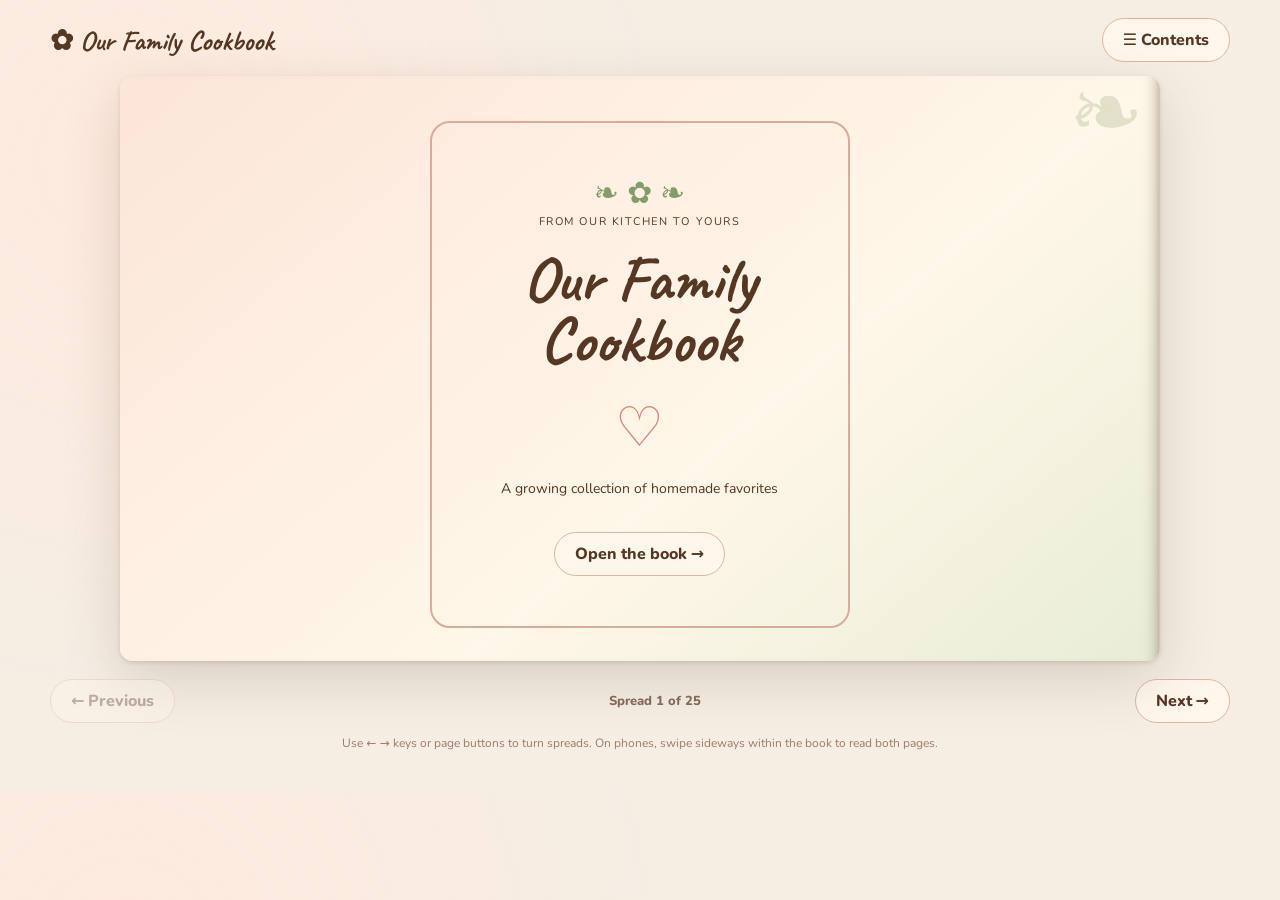
==== index.html @ 46a2b4b8 "Publish uploaded contents illustration and updated styles" ====
<!doctype html><html lang="en"><head><meta charset="utf-8"><meta name="viewport" content="width=device-width,initial-scale=1"><meta name="theme-color" content="#fff7eb"><title>Our Family Cookbook</title><link rel="stylesheet" href="styles.css?v=toc27"></head><body><main id="app"></main><script src="recipes.js?v=toc27"></script><script src="app.js?v=toc27"></script></body></html>
---- styles.css ----
@import url('https://fonts.googleapis.com/css2?family=Caveat:wght@500;600;700&family=Nunito:wght@400;600;700;800&display=swap');:root{--ink:#553724;--paper:#fff9ef}*{box-sizing:border-box}body{margin:0;background:radial-gradient(circle at 10% 20%,#ffeadf,transparent 40%),#f6eee3;color:var(--ink);font-family:Nunito,system-ui,sans-serif}button{font:inherit;cursor:pointer}button:focus-visible,a:focus-visible{outline:3px solid #b66756;outline-offset:3px}.reader{max-width:1250px;margin:0 auto;padding:15px 20px 35px}.reader-header{display:flex;justify-content:space-between;align-items:center;gap:12px;margin-bottom:14px;font-weight:800}.reader-header span{font:700 28px Caveat,cursive}.toc,.reader-controls button,.cover-open{border:1px solid #ddb7a1;background:#fff7ec;border-radius:30px;padding:10px 20px;color:var(--ink);font-weight:800}.book{display:flex;min-height:min(78vh,800px);background:#fff8ee;border-radius:13px;box-shadow:0 18px 55px #4b34252b,0 2px 4px #4b342526;overflow:hidden;perspective:1400px}.book-page{width:50%;min-height:min(78vh,800px);padding:clamp(18px,3vw,40px);position:relative;overflow-y:auto;max-height:82vh;background:#fffaf2;border-right:1px solid #d9c3ad}.book-page:nth-child(2){border-right:0;box-shadow:inset 14px 0 20px -20px #533a28}.book-page:nth-child(1){box-shadow:inset -14px 0 20px -20px #533a28}.book-page:before{content:'❧';position:absolute;top:-24px;right:15px;font-size:90px;color:#91a67545;pointer-events:none}.cover{display:grid;place-items:center;text-align:center;background:linear-gradient(140deg,#fce5d9,#fff7e9 60%,#e8edd6)}.cover-inner{border:2px solid #d7ad99;border-radius:20px;padding:clamp(18px,4vw,50px);width:100%;max-width:420px}.cover h1{font:700 clamp(44px,5vw,78px)/.95 Caveat,cursive;margin:20px 0}.cover-leaves{font-size:30px;color:#859b69}.cover-small{letter-spacing:.14em;text-transform:uppercase;font-size:11px}.cover-ornament{font-size:55px;color:#d9887c}.cover p{font-size:14px}.cover-open{margin-top:20px}.folio{font:700 19px Caveat,cursive;color:#9a715d;text-align:right}.page-title{font:700 55px Caveat,cursive;background:#ffe3b4;display:inline-block;border-radius:40px;padding:0 30px;margin:5px 0 10px}.section{padding:13px 18px;margin:12px 0;border-radius:19px}.section h3{font:700 32px Caveat,cursive;margin:0 0 5px}.section ul{list-style:none;margin:0;padding:0}.section li+li{border-top:1px dashed #b98f7666}.recipe-jump{border:0;background:transparent;color:var(--ink);width:100%;padding:8px 0;text-align:left;display:flex;justify-content:space-between;gap:10px;font-size:14px;font-weight:800}.recipe-jump:hover{text-decoration:underline}.p0{background:#ffebe5}.p1{background:#edf2d9}.p2{background:#f4e5f3}.p3{background:#f5e8d7}.p4{background:#e4f1f2}.p5{background:#fceadf}.recipe-page{display:flex;flex-direction:column;align-items:center}.original-art{display:block;max-width:100%;height:auto;object-fit:contain}.recipe-placeholder{width:100%;flex:1;display:flex;flex-direction:column;align-items:center;justify-content:center;text-align:center;gap:20px}.recipe-placeholder h2{font:700 clamp(38px,5vw,58px)/1 Caveat,cursive;margin:0}.placeholder-note{border:2px dashed #d8b7a5;border-radius:24px;background:#fff4e9;padding:30px;max-width:380px}.placeholder-note span{display:block;font-size:35px;color:#d98e79}.placeholder-note strong{display:block;font:700 28px Caveat,cursive}.placeholder-note p{font-size:13px}.video{background:#ffe2dc;border-radius:30px;padding:10px 20px;margin:14px 0;text-decoration:none;color:var(--ink);font-weight:800}.page-number{margin-top:auto;color:#9a715d;font:600 22px Caveat,cursive}.reader-controls{display:flex;justify-content:space-between;align-items:center;gap:10px;margin:17px auto 0}.reader-controls span{font-size:13px;font-weight:800;color:#886b5b}.reader-controls button:disabled{opacity:.35;cursor:default}.reader-hint{text-align:center;color:#9d7b68;font-size:12px}.turning.forward .book-page{animation:pageForward .34s ease}.turning.backward .book-page{animation:pageBackward .34s ease}@keyframes pageForward{from{opacity:.4;transform:rotateY(-8deg) translateX(12px)}to{opacity:1;transform:none}}@keyframes pageBackward{from{opacity:.4;transform:rotateY(8deg) translateX(-12px)}to{opacity:1;transform:none}}@media(max-width:760px){.reader{padding:10px 10px 24px}.book{min-height:75vh}.book-page{width:100%;min-height:75vh;max-height:80vh;border:0;padding:22px}.book-page:nth-child(2){display:none}.page-title{font-size:48px}.reader-controls button{padding:10px 13px}.reader-hint{font-size:11px}}@media(prefers-reduced-motion:reduce){.turning .book-page{animation:none!important}}
/* Consistent 3:4 recipe artwork frame across desktop and mobile. */
.recipe-page .original-art{width:100%;height:auto;aspect-ratio:3/4;object-fit:contain;object-position:center;background:#fff9ef;flex-shrink:0;display:block;margin:10px auto;}
.recipe-page{align-items:stretch;}
@media(max-width:760px){.recipe-page .original-art{width:100%;aspect-ratio:3/4;}}

/* Fixed-size page canvas: never scroll inside a page. */
.reader{max-width:1900px;padding:10px 14px 24px}
.book{width:min(100%,calc((100dvh - 155px)*1.5));height:auto;aspect-ratio:3/2;min-height:0;margin:auto;overflow:hidden;position:relative;isolation:isolate}
.book-page{width:50%;height:100%;min-height:0;max-height:none;overflow:hidden;padding:clamp(8px,1.15vw,20px);flex-shrink:0}
.recipe-page{padding:0;display:flex;align-items:center;justify-content:center;background:#fff9ef}
.recipe-page .folio,.recipe-page .page-number{display:none}
.recipe-page .original-art{width:100%;height:100%;aspect-ratio:auto;object-fit:contain;margin:0}
.recipe-page .video{position:absolute;bottom:1%;right:3%;font-size:11px;padding:5px 10px;margin:0;box-shadow:0 2px 8px #0002}
.contents-page{display:flex;flex-direction:column;justify-content:flex-start}
.contents-page .page-title{font-size:clamp(24px,3vw,48px);margin:0 0 5px}
.contents-page .section{padding:clamp(5px,.7vw,12px) clamp(8px,1vw,16px);margin:clamp(3px,.5vw,9px) 0}
.contents-page .section h3{font-size:clamp(19px,2vw,30px)}
.contents-page .recipe-jump{font-size:clamp(9px,.85vw,14px);padding:clamp(2px,.3vw,6px) 0}
.book-page.flip-sheet{position:absolute;z-index:5;top:0;left:50%;width:50%;height:100%;transform-origin:left center;backface-visibility:hidden;pointer-events:none;animation:flipRight .7s ease-in-out both;box-shadow:-6px 0 20px #0002}
.book-page.flip-sheet.backward{left:0;transform-origin:right center;animation:flipLeft .7s ease-in-out both}
@keyframes flipRight{0%{transform:rotateY(0deg)}100%{transform:rotateY(-180deg)}}
@keyframes flipLeft{0%{transform:rotateY(0deg)}100%{transform:rotateY(180deg)}}
.turning.forward .book-page,.turning.backward .book-page{animation:none}
@media(max-width:760px){
.book{width:min(100%,calc((100dvh - 145px)*.75));aspect-ratio:3/4;min-height:0}
.book-page{width:100%;height:100%;min-height:0;max-height:none;padding:clamp(8px,3vw,18px)}
.recipe-page{padding:0}
.recipe-page .original-art{width:100%;height:100%;aspect-ratio:auto}
.book-page.flip-sheet{left:0;width:100%;transform-origin:left center}
.book-page.flip-sheet.backward{left:0;width:100%;transform-origin:right center}
.contents-page .recipe-jump{font-size:clamp(10px,2.5vw,14px)}
.contents-page .section h3{font-size:clamp(20px,5vw,30px)}
}
@media(prefers-reduced-motion:reduce){.book-page.flip-sheet{animation:none!important}}

/* Wide illustrated recipe pages: consistent 3:2 canvas, no inner scrolling. */
.book{width:min(100%,calc((100dvh - 150px)*3));aspect-ratio:3/1;height:auto;min-height:0}
.book-page{height:100%;min-height:0;max-height:none;overflow:hidden}
.recipe-page .original-art{width:100%;height:100%;object-fit:contain;aspect-ratio:auto;margin:0}
@media(max-width:760px){.book{width:min(100%,calc((100dvh - 145px)*1.5));aspect-ratio:3/2}.book-page{height:100%}}

/* Slightly taller book while retaining the current full spread width. */
@media(min-width:761px){.book{width:min(100%,calc((100dvh - 150px)*2.7));aspect-ratio:2.7/1}}
@media(max-width:760px){.book{width:min(100%,calc((100dvh - 145px)*1.35));aspect-ratio:1.35/1}}

/* Live comparison: optional larger recipe artwork, original files unchanged. */
.header-actions{display:flex;gap:8px;align-items:center;flex-wrap:wrap;justify-content:flex-end}
.book.zoomed .recipe-page{overflow:auto;align-items:flex-start;justify-content:flex-start}
.book.zoomed .recipe-page .original-art{width:112%;height:auto;max-width:none;max-height:none;flex-shrink:0;object-fit:contain;aspect-ratio:auto}
@media(max-width:760px){.reader-header{align-items:flex-start}.header-actions{gap:5px}.header-actions .toc{font-size:12px;padding:8px 10px}}

/* Taller book experiment: preserve width, increase page height by ~20%. */
@media(min-width:761px){.book{width:min(100%,calc((100dvh - 150px)*2.7));aspect-ratio:2.25/1}}
@media(max-width:760px){.book{width:min(100%,calc((100dvh - 145px)*1.35));aspect-ratio:1.12/1}}
/* Temporarily stretch artwork to fill the taller page; source PNGs are untouched. */
.recipe-page .original-art{width:100%;height:100%;max-width:none;object-fit:fill;aspect-ratio:auto}

/* Centered 16:9 full-spread cookbook, with room for forthcoming artwork. */
.reader{max-width:1240px;margin:0 auto;padding:18px 30px 28px}
.book{width:min(100%,1040px,calc((100dvh - 180px)*16/9));aspect-ratio:16/9;height:auto;min-height:0;margin:14px auto 18px;display:flex;overflow:hidden}
.book-page{width:100%;height:100%;flex:0 0 100%;min-height:0;max-height:none}
.book-page.flip-sheet,.book-page.flip-sheet.backward{left:0;width:100%;transform-origin:left center}
.cover,.contents-page{padding:clamp(20px,3.5vw,48px)}
.blank-spread{display:grid;grid-template-columns:1fr 1fr;position:relative;padding:0;background:#fff9ee;color:#76543c}
.blank-spread:before{content:"";position:absolute;left:50%;top:2%;height:96%;border-left:2px solid #d8c9b1;box-shadow:3px 0 8px #8d73552b;z-index:2}
.blank-left,.blank-right{display:flex;flex-direction:column;align-items:center;justify-content:center;text-align:center;padding:24px;background:radial-gradient(circle at 25% 15%,#fffdf5,#fff6e7)}
.blank-left h2{font-family:Caveat,cursive;font-size:clamp(30px,4vw,58px);margin:6px 0}
.blank-left p,.blank-right p{font-size:clamp(12px,1.5vw,19px);max-width:270px}
.blank-flower{font-size:48px;color:#b8a36e}.blank-decoration{font-family:Caveat,cursive;font-size:clamp(32px,5vw,72px);color:#b8a36e}
@media(max-width:760px){.reader{padding:12px 12px 24px}.book{width:min(100%,calc((100dvh - 160px)*16/9));aspect-ratio:16/9}.book-page{width:100%;height:100%;flex-basis:100%}.cover,.contents-page{padding:12px}.contents-page .section h3{font-size:clamp(13px,3vw,20px)}.contents-page .page-title{font-size:clamp(18px,4vw,28px)}.blank-left,.blank-right{padding:8px}.blank-left h2{font-size:clamp(18px,4vw,30px)}.blank-left p,.blank-right p{font-size:clamp(9px,2vw,13px)}.blank-flower{font-size:25px}}

/* Uploaded artwork fills one entire 16:9 book spread without distortion. */
.book-page.recipe-page.full-spread{padding:0;width:100%;height:100%;overflow:hidden;background:#fff9ef}
.recipe-page.full-spread .original-art{display:block;width:100%;height:100%;max-width:100%;object-fit:contain;margin:0}

/* Illustrated, open-book contents matching the recipe spreads. */
.book-page.illustrated-contents{display:grid;grid-template-columns:1fr 1fr;padding:0;background:#fff9ec;overflow:hidden}
.illustrated-contents:before{content:none}
.contents-leaf{position:relative;min-width:0;min-height:0;display:flex;flex-direction:column;padding:clamp(12px,2.5vw,34px);background:radial-gradient(ellipse at 25% 15%,#fffef5,#fff8e8 80%);overflow:hidden}
.contents-left{box-shadow:inset -12px 0 20px -18px #624a36}
.contents-right{box-shadow:inset 12px 0 20px -18px #624a36;border-left:2px solid #d9c7a9}
.contents-vine{font-size:clamp(13px,1.7vw,25px);color:#77965a;line-height:1.2}
.contents-right .contents-vine{text-align:right}
.contents-kicker{font:700 clamp(8px,.9vw,13px) Nunito,sans-serif;letter-spacing:.09em;text-transform:uppercase;margin-top:clamp(4px,.6vw,10px)}
.contents-heading{font:700 clamp(28px,4.7vw,64px)/.9 Caveat,cursive;color:#416d32;margin:clamp(5px,.8vw,14px) 0 0;transform:rotate(-2deg)}
.contents-heading span{color:#c64c39;font-size:.65em}
.contents-intro{font:600 italic clamp(9px,1.1vw,15px) Caveat,cursive;margin:clamp(3px,.5vw,8px) 0 clamp(5px,.7vw,12px);color:#7b5a41}
.contents-category{position:relative;background:#fce5dd88;border-radius:20px;padding:clamp(5px,.8vw,12px) clamp(8px,1.1vw,16px);margin:clamp(4px,.6vw,9px) 0;min-height:0}
.contents-category:nth-of-type(even){background:#eff2d588}
.contents-category h3{font:700 clamp(17px,2.4vw,33px)/1 Caveat,cursive;margin:0 0 clamp(2px,.3vw,5px);color:#69402c}
.contents-category h3 span{font-size:.6em;color:#b96a61}
.contents-category ul{padding:0;margin:0;list-style:none}
.contents-category .recipe-jump{font:700 clamp(9px,1.13vw,15px)/1.2 Caveat,cursive;padding:clamp(3px,.35vw,6px) 0;color:#583b2a}
.contents-category .recipe-jump span{color:#a76c4c}
.contents-soon{font:600 italic clamp(9px,.95vw,13px) Caveat,cursive;color:#9b8775}
.contents-corner{margin-top:auto;opacity:.8;font-size:clamp(15px,2.7vw,35px);line-height:1.2}
.contents-right .contents-corner{text-align:right}
.contents-note{font:700 clamp(15px,2.2vw,29px) Caveat,cursive;color:#8c6a47;text-align:center;margin:auto 0 0;transform:rotate(-3deg)}
.contents-note span{color:#bc7569}
.contents-count{position:absolute;bottom:12px;right:18px;font:700 15px Caveat,cursive;color:#997d64}
/* A hinged half-spread page turn: the leaf rotates at the center binding. */
.book{perspective:1800px;transform-style:preserve-3d}
.turn-overlay{position:absolute;inset:0;z-index:20;pointer-events:none;perspective:1800px;overflow:hidden}
.turn-half{position:absolute;top:0;bottom:0;width:50%;overflow:hidden}
.turn-half .book-page{position:absolute;top:0;left:0;width:200%;height:100%;max-height:none;min-height:0;border:0;box-shadow:none}
.turn-half .book-page:before{display:none}
.turn-forward .turn-static{left:0}
.turn-backward .turn-static{right:0}
.turn-backward .turn-static .book-page{left:-100%}
.turn-leaf{transform-style:preserve-3d;backface-visibility:visible}
.turn-forward .turn-leaf{right:0;transform-origin:left center;animation:turnLeafForward .9s cubic-bezier(.25,.65,.2,1) both}
.turn-backward .turn-leaf{left:0;transform-origin:right center;animation:turnLeafBackward .9s cubic-bezier(.25,.65,.2,1) both}
.turn-face{position:absolute;inset:0;overflow:hidden;backface-visibility:hidden;background:#fff9ef;box-shadow:0 0 24px #3b291b38}
.turn-face .book-page{width:200%}
.turn-forward .turn-front .book-page{left:-100%}
.turn-forward .turn-back .book-page{left:0}
.turn-backward .turn-front .book-page{left:0}
.turn-backward .turn-back .book-page{left:-100%}
.turn-back{transform:rotateY(180deg)}
@keyframes turnLeafForward{0%{transform:rotateY(0deg)}48%{transform:rotateY(-90deg)}100%{transform:rotateY(-180deg)}}
@keyframes turnLeafBackward{0%{transform:rotateY(0deg)}48%{transform:rotateY(90deg)}100%{transform:rotateY(180deg)}}
@media(max-width:760px){.contents-leaf{padding:8px}.contents-category{border-radius:8px;padding:3px 5px;margin:3px 0}.contents-heading{font-size:clamp(20px,5vw,32px)}.contents-category h3{font-size:clamp(12px,3vw,20px)}.contents-category .recipe-jump{font-size:clamp(8px,1.9vw,12px);padding:2px 0}.contents-note{font-size:clamp(11px,2.5vw,18px)}.contents-vine{font-size:13px}.contents-corner{font-size:15px}.contents-kicker{font-size:7px}.contents-intro{font-size:9px}}
@media(prefers-reduced-motion:reduce){.turn-overlay{display:none!important}}

/* Recipe-matched center binding: soft seam with three understated stitched loops. */
.illustrated-contents{position:relative;isolation:isolate}
.illustrated-contents:before{content:"";display:block!important;position:absolute;left:calc(50% - 9px);top:0;bottom:0;width:18px;z-index:8;pointer-events:none;background:linear-gradient(90deg,transparent 0%,#9b81601c 24%,#b4a18755 46%,#d6c4a46b 50%,#9b816025 72%,transparent 100%);font-size:0}
.illustrated-contents:after{content:"";position:absolute;left:calc(50% - 5px);top:0;bottom:0;width:10px;z-index:9;pointer-events:none;background:radial-gradient(ellipse 3px 12px at center 19%,transparent 53%,#a38c6b 60%,#a38c6b 70%,transparent 77%),radial-gradient(ellipse 3px 12px at center 50%,transparent 53%,#a38c6b 60%,#a38c6b 70%,transparent 77%),radial-gradient(ellipse 3px 12px at center 81%,transparent 53%,#a38c6b 60%,#a38c6b 70%,transparent 77%);opacity:.85}
.contents-right{border-left:0}
/* Avoid image warping during transitions: animate the full flat spread, never its halves. */
.turning.forward .book-page{animation:spreadForward .38s ease-out both}
.turning.backward .book-page{animation:spreadBackward .38s ease-out both}
@keyframes spreadForward{from{opacity:.15;transform:translateX(12px)}to{opacity:1;transform:translateX(0)}}
@keyframes spreadBackward{from{opacity:.15;transform:translateX(-12px)}to{opacity:1;transform:translateX(0)}}
@media(prefers-reduced-motion:reduce){.turning.forward .book-page,.turning.backward .book-page{animation:none!important}}

/* Clearly illustrated recipe-style contents: watercolor banners, food drawings, stitched binding. */
.illustrated-contents{border:9px solid #f8efdc;border-radius:18px;background:#fff9eb}
.contents-leaf{background:radial-gradient(circle at 15% 10%,#fffef8,#fff8e9 80%);padding:clamp(13px,2vw,28px)}
.contents-left{border-right:1px solid #cbb596}
.contents-heading{font-family:Caveat,cursive;font-size:clamp(38px,5.8vw,76px);color:#23622c;text-shadow:1px 1px 0 #d3e3b8}
.contents-intro{display:inline-block;align-self:flex-start;background:#f7d7d2;padding:4px 14px;border-radius:30px;font-size:clamp(12px,1.4vw,19px)}
.contents-category{display:grid;grid-template-columns:clamp(48px,8vw,110px) minmax(0,1fr);align-items:center;gap:clamp(6px,1vw,14px);background:transparent!important;border:2px dashed #d6a786;border-radius:22px;padding:clamp(7px,1vw,15px);margin:clamp(7px,1.1vw,15px) 0;flex-shrink:0}
.category-art{font-size:clamp(30px,5vw,68px);text-align:center;filter:drop-shadow(2px 4px 2px #8a63452a);line-height:1.1}
.category-copy{min-width:0}
.contents-category h3{display:table;background:#e5edc0;border-radius:35% 45% 40% 30%;padding:2px 12px;margin:0 0 6px;font-size:clamp(19px,2.7vw,37px);line-height:1.05}
.contents-category.p1 h3,.contents-category.p4 h3{background:#f8d2cc}
.contents-category.p2 h3,.contents-category.p5 h3{background:#ffe2a1}
.contents-category.p3 h3,.contents-category.p6 h3{background:#dce8f0}
.contents-category .recipe-jump{font-family:Caveat,cursive;font-size:clamp(13px,1.55vw,21px);padding:2px 0}
.contents-soon{font-size:clamp(11px,1.2vw,16px)}
.contents-vine{color:#5d8c49;font-size:clamp(16px,2vw,27px)}
.contents-right .contents-note{background:#fbe4c6;border-radius:60%;padding:8px;align-self:center}
.illustrated-contents:before{left:calc(50% - 13px);width:26px;background:linear-gradient(90deg,transparent,#ad997a50 38%,#e7d5b6 49%,#947c5b66 55%,transparent)!important}
.illustrated-contents:after{left:calc(50% - 6px);width:12px;background:radial-gradient(ellipse 4px 13px at center 19%,transparent 48%,#9a8364 55%,#9a8364 67%,transparent 75%),radial-gradient(ellipse 4px 13px at center 50%,transparent 48%,#9a8364 55%,#9a8364 67%,transparent 75%),radial-gradient(ellipse 4px 13px at center 81%,transparent 48%,#9a8364 55%,#9a8364 67%,transparent 75%)}
@media(max-width:760px){.illustrated-contents{border-width:4px;border-radius:10px}.contents-leaf{padding:7px}.contents-category{grid-template-columns:25px minmax(0,1fr);gap:3px;border-width:1px;border-radius:9px;padding:4px;margin:4px 0}.category-art{font-size:21px}.contents-category h3{font-size:clamp(11px,2.5vw,18px);padding:1px 4px;margin-bottom:2px}.contents-category .recipe-jump{font-size:clamp(8px,1.8vw,12px)}.contents-intro{font-size:8px;padding:2px 4px}.contents-heading{font-size:clamp(21px,5vw,35px)}.contents-soon{font-size:8px}.contents-right .contents-note{padding:3px}}

/* New contents design: calm, hand-lettered recipe index with watercolor accents. */
.book-page.new-index{display:grid;grid-template-columns:minmax(0,1fr) minmax(0,1fr);padding:0;border:0;border-radius:0;background:#fff9ef;overflow:hidden;position:relative}
.new-index .index-leaf{position:relative;min-width:0;min-height:0;display:flex;flex-direction:column;padding:clamp(12px,2.6vw,36px) clamp(16px,3.1vw,44px);overflow:hidden;background:radial-gradient(ellipse at 22% 14%,#fffef9,#fff8e9 85%)}
.new-index .index-left{box-shadow:inset -13px 0 22px -21px #765d42}
.new-index .index-right{box-shadow:inset 13px 0 22px -21px #765d42}
.new-index .index-topline{font:800 clamp(7px,.75vw,11px) Nunito,sans-serif;color:#9c8c72;letter-spacing:.11em;text-align:center;white-space:nowrap}
.new-index .index-illustration{font:400 clamp(24px,4.3vw,60px) Caveat,cursive;color:#91a879;text-align:center;margin:clamp(5px,1.3vw,17px) 0 0;line-height:1}
.new-index .index-category{font:700 clamp(23px,3.6vw,52px)/1 Caveat,cursive;color:#52734a;text-align:center;margin:clamp(5px,.9vw,12px) 0 0;overflow-wrap:anywhere}
.new-index .index-underline{width:65%;height:10px;max-height:1.3vw;border-radius:50%;background:#f6d8ad99;align-self:center;transform:rotate(-2deg);margin:clamp(2px,.5vw,7px) 0 clamp(9px,1.5vw,20px)}
.new-index .index-recipe-list{display:flex;flex-direction:column;gap:clamp(5px,1.2vw,17px);min-height:0}
.new-index .index-entry{display:flex;align-items:baseline;gap:clamp(3px,.65vw,9px);width:100%;min-width:0;padding:0;border:0;background:transparent;color:#634b38;text-align:left;font:700 clamp(13px,1.65vw,23px)/1.1 Caveat,cursive;cursor:pointer}
.new-index .index-entry-name{min-width:0;overflow-wrap:anywhere;flex:0 1 auto}
.new-index .index-entry-dots{flex:1 1 auto;min-width:8px;border-bottom:1px dotted #bca88d;transform:translateY(-3px)}
.new-index .index-entry-number{flex:0 0 auto;font-size:.85em;color:#a16f58}
.new-index .index-entry:hover .index-entry-name{text-decoration:underline;text-decoration-color:#b48b69}
.new-index .index-coming{font:600 italic clamp(13px,1.6vw,22px) Caveat,cursive;color:#ad967f;text-align:center;margin:clamp(14px,2vw,28px) 0}
.new-index .index-bottom{margin-top:auto;text-align:center;font:700 clamp(11px,1.25vw,18px) Caveat,cursive;color:#8ba278;padding-top:8px}
.new-index .index-bottom span{color:#a88c76;margin:0 6px}
.new-index .index-spread-number{position:absolute;right:clamp(9px,1.6vw,22px);bottom:clamp(7px,1.2vw,16px);font:700 clamp(9px,1vw,14px) Caveat,cursive;color:#a18d78}
.book-page.new-index:before{content:""!important;display:block!important;position:absolute;left:calc(50% - 9px);top:0;bottom:0;width:18px;z-index:8;pointer-events:none;background:linear-gradient(90deg,transparent,#a18b6c40 35%,#d6c3a3 49%,#a18b6c40 65%,transparent)}
.book-page.new-index:after{content:"";position:absolute;left:calc(50% - 5px);top:0;bottom:0;width:10px;z-index:9;pointer-events:none;background:radial-gradient(ellipse 3px 12px at center 19%,transparent 52%,#aa9270 60%,#aa9270 70%,transparent 77%),radial-gradient(ellipse 3px 12px at center 50%,transparent 52%,#aa9270 60%,#aa9270 70%,transparent 77%),radial-gradient(ellipse 3px 12px at center 81%,transparent 52%,#aa9270 60%,#aa9270 70%,transparent 77%)}
.new-index .index-empty{justify-content:center;align-items:center;color:#8b9b78;font:700 clamp(16px,2.3vw,30px) Caveat,cursive;text-align:center}
.new-index .index-flourish{font-size:2.5em}
@media(max-width:760px){.new-index .index-leaf{padding:6px 9px}.new-index .index-topline{font-size:5px;letter-spacing:0}.new-index .index-illustration{font-size:17px;margin-top:3px}.new-index .index-category{font-size:clamp(12px,3vw,22px);margin-top:2px}.new-index .index-underline{height:4px;margin:2px 0 5px}.new-index .index-recipe-list{gap:clamp(2px,.6vw,5px)}.new-index .index-entry{font-size:clamp(8px,1.85vw,13px);gap:2px}.new-index .index-bottom{font-size:7px;padding-top:2px}.new-index .index-coming{font-size:10px;margin:5px 0}.new-index .index-spread-number{font-size:8px}}

/* Hand-drawn family cookbook trim and a clearly visible stitched spine. */
.book-page.new-index{border:0!important;border-radius:0!important}
.new-index .index-leaf{isolation:isolate}
.new-index .index-border{position:absolute;inset:clamp(7px,1.2vw,17px);border:2px solid #c9b38e;border-radius:45% 12px 14px 10px / 12px 15px 10px 15px;box-shadow:inset 0 0 0 4px #fffaf1,inset 0 0 0 5px #e9d8b7;pointer-events:none;z-index:0;opacity:.82}
.new-index .index-leaf>*:not(.index-border):not(.index-doodle){position:relative;z-index:1}
.new-index .index-doodle{position:absolute;z-index:1;color:#77976b;opacity:.65;font:700 clamp(15px,2.3vw,32px) Caveat,cursive;pointer-events:none;line-height:1}
.new-index .index-doodle-top{top:clamp(10px,1.8vw,25px);left:clamp(10px,2vw,28px);transform:rotate(-22deg)}
.new-index .index-doodle-bottom{bottom:clamp(12px,2vw,27px);right:clamp(14px,2vw,30px);color:#bd8b7d;transform:rotate(12deg)}
.new-index .index-topline{margin-top:clamp(4px,.6vw,8px)}
.new-index .index-binding{position:absolute;left:calc(50% - 13px);top:0;bottom:0;width:26px;z-index:15;pointer-events:none;background:linear-gradient(90deg,#90765c22,#826a4d6b 20%,#f7ead4 42%,#ad9472 55%,#81684a66 79%,#90765c22);box-shadow:0 0 8px #66513a22}
.new-index .index-binding i{position:absolute;left:4px;width:18px;height:22px;border:3px solid #8f7859;border-left-color:#c6ae8b;border-right-color:#7f694c;border-radius:50%;box-shadow:1px 1px 1px #fff8e9,inset 0 1px 2px #ffffff66;background:transparent}
.new-index .index-binding i:nth-child(1){top:12%}.new-index .index-binding i:nth-child(2){top:30%}.new-index .index-binding i:nth-child(3){top:48%}.new-index .index-binding i:nth-child(4){top:66%}.new-index .index-binding i:nth-child(5){top:84%}
.new-index .index-category{color:#52734a}
@media(max-width:760px){.new-index .index-border{inset:4px;border-width:1px;box-shadow:none}.new-index .index-doodle{font-size:10px}.new-index .index-doodle-top{top:5px;left:6px}.new-index .index-doodle-bottom{bottom:6px;right:6px}.new-index .index-binding{width:12px;left:calc(50% - 6px)}.new-index .index-binding i{width:9px;height:12px;left:1px;border-width:1.5px}.new-index .index-topline{margin-top:3px}}

/* Reference-inspired family recipe spread: foliage, soft ink, ruled accents and metal rings. */
.book-page.new-index{background:#fff9eb!important}
.new-index .index-leaf{background:radial-gradient(ellipse at 45% 30%,#fffef5,#fff7e6 90%);padding:clamp(17px,2.8vw,39px) clamp(22px,3.4vw,48px)}
.new-index .index-border{inset:clamp(12px,1.8vw,25px);border:1.5px solid #b9ae7d;border-radius:24px 10px 20px 13px;box-shadow:none}
.new-index .index-leaf:before{content:'🌿';position:absolute;top:5px;left:7px;font-size:clamp(23px,4vw,56px);transform:rotate(-30deg);opacity:.8;z-index:2;pointer-events:none}
.new-index .index-leaf:after{content:'🌿';position:absolute;bottom:5px;right:8px;font-size:clamp(22px,3.5vw,48px);transform:rotate(145deg);opacity:.8;z-index:2;pointer-events:none}
.new-index .index-right:before{left:auto;right:7px;transform:rotate(38deg)}
.new-index .index-right:after{right:auto;left:8px;transform:rotate(-145deg)}
.new-index .index-topline{font:700 clamp(8px,.95vw,13px) Caveat,cursive;letter-spacing:.06em;color:#8d9a64}
.new-index .index-illustration{font-size:clamp(31px,5.1vw,68px);margin:clamp(6px,.8vw,11px) 0 0;filter:drop-shadow(2px 3px 2px #a28a6644)}
.new-index .index-category{font:700 clamp(30px,4.1vw,58px)/.92 Caveat,cursive;color:#3b6b2c;text-shadow:none;margin-top:clamp(4px,.6vw,9px)}
.new-index .index-underline{height:clamp(8px,1.5vw,18px);max-height:none;width:76%;background:#edf0b8bb;border-radius:48% 40% 55% 45%;margin:1px auto clamp(13px,2.1vw,30px);transform:rotate(-1deg)}
.new-index .index-recipe-list{gap:clamp(8px,1.5vw,21px);padding:0 clamp(7px,1.1vw,16px)}
.new-index .index-entry{font:700 clamp(17px,2vw,28px)/1.06 Caveat,cursive;color:#352b23}
.new-index .index-entry-number{background:#f6d7a2;border-radius:50%;min-width:1.65em;height:1.65em;display:inline-flex;align-items:center;justify-content:center;color:#64452b;font-size:.76em}
.new-index .index-bottom{font-size:clamp(14px,1.7vw,23px);color:#bd6d54}
.new-index .index-binding{width:40px;left:calc(50% - 20px);background:linear-gradient(90deg,#6c554338,#7e65507d 18%,#ead9bc 29%,#fff7e8 45%,#bba17e 60%,#725a4388 84%,#6c554333);box-shadow:0 0 8px #6a4f3633}
.new-index .index-binding i{left:-15px;width:70px;height:20px;border:4px solid #766756;border-top-color:#bdb7a9;border-bottom-color:#4f514f;border-radius:45%;background:linear-gradient(180deg,#e7e4d9 0%,#a5a39c 30%,#777b7a 52%,#dad9d2 85%);box-shadow:0 2px 2px #51433166;transform:translateY(-50%)}
.new-index .index-binding i:nth-child(1){top:6%}.new-index .index-binding i:nth-child(2){top:15%}.new-index .index-binding i:nth-child(3){top:24%}.new-index .index-binding i:nth-child(4){top:33%}.new-index .index-binding i:nth-child(5){top:42%}.new-index .index-binding i:nth-child(6){top:51%}.new-index .index-binding i:nth-child(7){top:60%}.new-index .index-binding i:nth-child(8){top:69%}.new-index .index-binding i:nth-child(9){top:78%}.new-index .index-binding i:nth-child(10){top:87%}.new-index .index-binding i:nth-child(11){top:96%}
/* Phone: show one legible half-page at a time, scroll horizontally for the other. */
@media(max-width:760px){
.reader{padding:8px 7px 20px}
.book{width:100%;max-width:100%;height:auto;aspect-ratio:8/9;overflow-x:auto;overflow-y:hidden;display:block;scroll-snap-type:x mandatory;overscroll-behavior-x:contain;-webkit-overflow-scrolling:touch}
.book>.book-page{width:200%;height:100%;min-width:200%;max-width:none;scroll-snap-align:start}
.book>.recipe-page.full-spread{width:200%;min-width:200%;height:100%;max-width:none}
.book>.recipe-page.full-spread .original-art{width:100%;height:100%;max-width:none;object-fit:contain}
.book>.new-index{width:200%;min-width:200%;height:100%;max-width:none;grid-template-columns:1fr 1fr}
.new-index .index-leaf{padding:20px 25px}
.new-index .index-border{inset:11px;border-width:1.5px}
.new-index .index-leaf:before,.new-index .index-leaf:after{font-size:32px}
.new-index .index-topline{font-size:11px;margin-top:7px}
.new-index .index-illustration{font-size:48px;margin-top:12px}
.new-index .index-category{font-size:clamp(29px,8vw,43px);margin-top:7px}
.new-index .index-underline{height:12px;margin:3px auto 16px}
.new-index .index-recipe-list{gap:12px;padding:0 12px}
.new-index .index-entry{font-size:clamp(18px,5vw,25px)}
.new-index .index-bottom{font-size:17px}
.new-index .index-binding{width:22px;left:calc(50% - 11px)}
.new-index .index-binding i{left:-9px;width:40px;height:13px;border-width:2px}
.reader-hint{font-size:12px}
}

/* Contents structure mirrors the illustrated Chickpea Sandwich spread. */
.book-page.new-index .index-leaf{padding:clamp(18px,2.6vw,34px) clamp(19px,2.9vw,40px);background:#fff9e9;display:flex;flex-direction:column}
.new-index .index-border{position:absolute;inset:clamp(9px,1.5vw,20px);border:1.5px solid #b3a775;border-radius:24px 16px 21px 14px;box-shadow:none;z-index:0;pointer-events:none}
.new-index .index-botanical{position:absolute;z-index:1;font-size:clamp(27px,4.6vw,62px);opacity:.82;pointer-events:none}
.new-index .index-botanical-top{top:2%;left:2%;transform:rotate(-35deg)}
.new-index .index-botanical-bottom{bottom:1%;right:2%;transform:rotate(140deg)}
.new-index .index-right .index-botanical-top{left:auto;right:2%;transform:rotate(40deg)}
.new-index .index-right .index-botanical-bottom{right:auto;left:2%;transform:rotate(-135deg)}
.new-index .index-heading-area{position:relative;z-index:2;text-align:center;margin:0 auto clamp(10px,1.4vw,20px);width:92%}
.new-index .index-category{font:700 clamp(30px,4.5vw,64px)/.86 Caveat,cursive;color:#326526;margin:0;overflow-wrap:break-word;text-align:center}
.new-index .index-heart{color:#b63f37;font-size:.7em}
.new-index .index-subtitle{font:700 clamp(12px,1.5vw,21px)/1.15 Caveat,cursive;background:#f0efb9a8;border-radius:40%;display:inline-block;padding:clamp(3px,.5vw,7px) clamp(9px,1.2vw,17px);margin:clamp(6px,1vw,13px) 0 0}
.new-index .index-layout{position:relative;z-index:2;display:grid;grid-template-columns:minmax(0,1.45fr) minmax(0,.75fr);gap:clamp(5px,1vw,14px);flex:1;min-height:0;align-items:start}
.new-index .index-list-panel{min-width:0;min-height:0}
.new-index .index-list-heading{font:700 clamp(21px,2.6vw,36px)/1 Caveat,cursive;color:#316c35;background:#eaf0b5;border-radius:35%;display:inline-block;padding:0 8px;margin:0 0 clamp(7px,1.2vw,16px)}
.new-index .index-recipe-list{padding:0;gap:clamp(6px,1.2vw,16px);display:flex;flex-direction:column}
.new-index .index-entry{display:flex;gap:5px;justify-content:space-between;align-items:baseline;font:700 clamp(15px,1.75vw,24px)/1.05 Caveat,cursive;color:#28251f;text-align:left;min-width:0}
.new-index .index-entry-name{overflow-wrap:anywhere;min-width:0}
.new-index .index-entry-number{flex:none;background:#f9d6a0;border-radius:50%;font-size:.75em;min-width:1.6em;height:1.6em;display:inline-flex;align-items:center;justify-content:center}
.new-index .index-art-panel{min-width:0;display:flex;flex-direction:column;align-items:center;justify-content:center;gap:clamp(8px,1.4vw,19px);padding-top:clamp(9px,1.5vw,21px);border-left:1px dashed #cbb994}
.new-index .index-food-art{font-size:clamp(40px,6.7vw,90px);line-height:1.1;filter:drop-shadow(3px 5px 3px #806b4b44)}
.new-index .index-art-sparkle{font:700 clamp(19px,2.5vw,34px) Caveat,cursive;color:#bb6b55}
.new-index .index-art-caption{font:700 clamp(14px,2vw,27px) Caveat,cursive;color:#487b3c;transform:rotate(-8deg)}
.new-index .index-bottom{position:relative;z-index:2;margin-top:auto;font:700 clamp(13px,1.6vw,22px) Caveat,cursive;color:#b6654d}
.new-index .index-binding{z-index:20}
@media(max-width:760px){.book-page.new-index .index-leaf{padding:17px 21px}.new-index .index-border{inset:8px}.new-index .index-botanical{font-size:29px}.new-index .index-heading-area{margin-bottom:11px}.new-index .index-category{font-size:clamp(29px,8vw,42px)}.new-index .index-subtitle{font-size:15px;padding:3px 8px;margin-top:7px}.new-index .index-layout{gap:7px}.new-index .index-list-heading{font-size:24px;margin-bottom:9px}.new-index .index-recipe-list{gap:9px}.new-index .index-entry{font-size:clamp(17px,4.5vw,23px)}.new-index .index-food-art{font-size:50px}.new-index .index-art-sparkle{font-size:20px}.new-index .index-art-caption{font-size:17px}.new-index .index-bottom{font-size:15px}}

/* Mobile reader fix: actual scrollable landscape artwork at legible half-spread scale. */
@media(max-width:760px){
html,body{overflow-x:hidden}
.reader{max-width:100%;padding:8px 6px 22px}
.reader-header{margin-bottom:8px}
.reader-header span{font-size:22px}
.reader-header .toc{padding:7px 10px;font-size:12px}
.book{display:block!important;position:relative;width:100%!important;max-width:100%!important;height:calc((100vw - 12px)*9/8)!important;min-height:0!important;aspect-ratio:auto!important;overflow-x:auto!important;overflow-y:hidden!important;scroll-snap-type:x mandatory;touch-action:pan-x;scrollbar-width:thin;-webkit-overflow-scrolling:touch}
.book>.book-page{display:block!important;position:relative;width:200%!important;min-width:200%!important;max-width:none!important;height:100%!important;min-height:0!important;max-height:none!important;overflow:hidden!important;scroll-snap-align:start}
.book>.book-page.new-index{display:grid!important;grid-template-columns:1fr 1fr!important}
.book>.book-page.recipe-page.full-spread{display:flex!important;align-items:center!important;justify-content:center!important;padding:0!important}
.book>.book-page.recipe-page.full-spread .original-art{width:100%!important;height:100%!important;max-width:none!important;object-fit:contain!important}
.book>.book-page.cover{display:grid!important;place-items:center!important}
.reader-controls{margin-top:10px}
}

/* Final contents design: recipe artwork's handwritten typography, leafy border, highlights and rings. */
.new-index .index-leaf{padding:clamp(18px,2.5vw,32px) clamp(24px,3vw,42px)!important;background:radial-gradient(ellipse at 35% 30%,#fffef6,#fff8e8 90%)!important;overflow:hidden}
.new-index .contents-header{position:relative;z-index:2;text-align:center;margin-bottom:clamp(6px,.9vw,12px);flex-shrink:0}
.new-index .contents-script{font:700 clamp(27px,3.7vw,51px)/.9 Caveat,cursive;color:#316323}
.new-index .contents-heart{font:700 clamp(25px,3vw,43px) Caveat,cursive;color:#b83d35;margin-left:5px}
.new-index .contents-header p{display:table;margin:clamp(4px,.5vw,8px) auto 0;background:#eff0b4c9;border-radius:50% 45% 55% 35%;padding:2px 16px;font:700 clamp(12px,1.4vw,19px) Caveat,cursive;color:#4a4931}
.new-index .contents-groups{position:relative;z-index:2;display:flex;flex-direction:column;justify-content:flex-start;gap:clamp(10px,1.5vw,21px);min-height:0;flex:1}
.new-index .contents-group{min-height:0;flex-shrink:0}
.new-index .contents-group-title{display:flex;align-items:center;gap:clamp(5px,.9vw,12px);margin-bottom:clamp(4px,.65vw,9px)}
.new-index .contents-food{font-size:clamp(23px,3.6vw,48px);line-height:1;filter:drop-shadow(2px 2px 2px #a58e7044)}
.new-index .contents-group-title h2{font:700 clamp(22px,2.75vw,38px)/.95 Caveat,cursive;color:#336c31;margin:0;background:#e9efb9b0;border-radius:40% 55% 35% 40%;padding:3px 9px;overflow-wrap:anywhere}
.new-index .contents-group-title small{font-size:.6em}
.new-index .contents-recipe-lines{padding-left:clamp(10px,1.6vw,22px);display:flex;flex-direction:column;gap:clamp(3px,.45vw,7px)}
.new-index .contents-recipe{display:flex;align-items:baseline;gap:6px;padding:0;border:0;background:transparent;text-align:left;width:100%;min-width:0;color:#32271f;font:700 clamp(15px,1.65vw,23px)/1.07 Caveat,cursive;cursor:pointer}
.new-index .contents-recipe>span:first-child{min-width:0;overflow-wrap:anywhere}
.new-index .contents-dots{flex:1;min-width:5px;border-bottom:1px dotted #bba77f}
.new-index .contents-recipe b{font-size:.75em;color:#795235;background:#f6d49b;border-radius:50%;min-width:1.7em;height:1.7em;display:inline-flex;align-items:center;justify-content:center}
.new-index .contents-recipe:hover>span:first-child{text-decoration:underline}
.new-index .contents-coming{font:700 italic clamp(13px,1.45vw,20px) Caveat,cursive;color:#a18e70}
.new-index .contents-footer{position:relative;z-index:2;margin-top:auto;padding-top:clamp(5px,.9vw,12px);font:700 clamp(12px,1.35vw,18px) Caveat,cursive;color:#ad705c;text-align:center}
.new-index .contents-empty{margin:auto;text-align:center;font:700 clamp(20px,2vw,29px) Caveat,cursive;color:#6c8a58}
/* Decorative flourishes must never cover the interactive recipe names. */
.new-index .index-botanical{opacity:.5!important;z-index:1!important}
.new-index .index-binding{z-index:20!important}
@media(max-width:760px){
.new-index .index-leaf{padding:18px 23px!important}
.new-index .contents-header{margin-bottom:9px}
.new-index .contents-script{font-size:clamp(30px,8.2vw,44px)}
.new-index .contents-heart{font-size:29px}
.new-index .contents-header p{font-size:15px;padding:2px 9px}
.new-index .contents-groups{gap:14px}
.new-index .contents-food{font-size:32px}
.new-index .contents-group-title{gap:7px;margin-bottom:7px}
.new-index .contents-group-title h2{font-size:clamp(24px,6.5vw,34px)}
.new-index .contents-recipe-lines{padding-left:9px;gap:6px}
.new-index .contents-recipe{font-size:clamp(17px,4.5vw,23px)}
.new-index .contents-coming{font-size:16px}
.new-index .contents-footer{font-size:14px;padding-top:6px}
}

.recipe-page.full-spread .recipe-source-link{position:absolute;right:2.4%;bottom:2.4%;z-index:10;background:#fff9e8ee;border:1px solid #b6a17c;border-radius:22px;padding:7px 13px;color:#456a35;font:700 clamp(12px,1.5vw,18px) Caveat,cursive;text-decoration:none;box-shadow:0 2px 8px #4b342533}
.recipe-page.full-spread .recipe-source-link:hover{text-decoration:underline;background:#fffdf4}
@media(max-width:760px){.recipe-page.full-spread .recipe-source-link{font-size:16px;padding:5px 10px}}

/* Contents layout adapted from supplied TOC CSS. Scoped to contents only. */
.book-page.new-index{display:grid;grid-template-columns:minmax(0,1fr) minmax(0,1fr);gap:0;background:#fbf7ee;color:#2b3a2a;font-family:'Nunito',sans-serif}
.book-page.new-index .index-leaf{display:flex;flex-direction:column;gap:clamp(8px,1.25vw,18px);background:#fbf7ee!important;color:#2b3a2a!important}
.book-page.new-index .contents-header{flex-shrink:0;margin-bottom:clamp(5px,.7vw,10px)}
.book-page.new-index .contents-groups{display:flex;flex-direction:column;gap:clamp(14px,1.7vw,23px);min-height:0;flex:1;justify-content:flex-start}
.book-page.new-index .contents-group{margin-bottom:clamp(3px,.55vw,8px);min-width:0}
.book-page.new-index .contents-group-title{margin-bottom:clamp(6px,.8vw,11px);align-items:center}
.book-page.new-index .contents-group-title h2{font-family:'Caveat',cursive;font-weight:700;font-size:clamp(21px,2.35vw,33px);line-height:1.05;color:#2d5a3f;background:none;border-bottom:2px solid #2d5a3f;border-radius:0;padding:0 0 3px;margin:0;display:inline-block}
.book-page.new-index .contents-food{font-size:clamp(18px,2.1vw,30px)}
.book-page.new-index .contents-recipe-lines{gap:clamp(5px,.6vw,9px);padding-left:clamp(4px,.7vw,10px)}
.book-page.new-index .contents-recipe{display:flex;align-items:baseline;justify-content:space-between;gap:4px;margin:0;padding:1px 0;font-family:'Nunito',sans-serif;font-weight:600;font-size:clamp(11px,1.15vw,16px);line-height:1.35;color:#2b3a2a;min-width:0}
.book-page.new-index .contents-recipe>span:first-child{padding-right:4px;background:#fbf7ee;position:relative;z-index:1;overflow-wrap:break-word}
.book-page.new-index .contents-dots{flex-grow:1;min-width:8px;border-bottom:2px dotted #c2b8a3;margin:0 4px;transform:translateY(-3px)}
.book-page.new-index .contents-recipe b{padding-left:5px;background:#fbf7ee;border-radius:0;min-width:0;height:auto;display:inline;font-family:'Nunito',sans-serif;font-size:inherit;font-weight:700;color:#2d5a3f}
.book-page.new-index .contents-recipe:hover>span:first-child{text-decoration:underline}
.book-page.new-index .contents-footer{flex-shrink:0;margin-top:auto}
@media(max-width:760px){
.book-page.new-index{grid-template-columns:1fr 1fr!important}
.book-page.new-index .index-leaf{padding:18px 23px!important;gap:9px}
.book-page.new-index .contents-groups{gap:13px}
.book-page.new-index .contents-group-title h2{font-size:clamp(23px,6vw,31px)}
.book-page.new-index .contents-food{font-size:23px}
.book-page.new-index .contents-recipe-lines{gap:6px;padding-left:4px}
.book-page.new-index .contents-recipe{font-size:clamp(12px,3.3vw,17px);line-height:1.3}
.book-page.new-index .contents-dots{border-bottom-width:1px}
}

/* Uploaded original TOC artwork: preserve its border, rings, botanical corners.
   Opaque paper panels mask example recipe text baked into the PNG. */
.book-page.new-index{position:relative;background:#fff8eb url('toc-background.png') center/100% 100% no-repeat!important}
.book-page.new-index .index-leaf{position:relative;isolation:isolate;background:transparent!important;padding:clamp(32px,4vw,56px) clamp(30px,3.7vw,51px)!important}
.book-page.new-index .index-leaf::before{content:"";position:absolute;inset:3% 5.5% 3% 5.5%;z-index:-1;background:#fff9ed;border-radius:13px;box-shadow:0 0 13px 8px #fff9ed}
.book-page.new-index .index-leaf.index-left::before{inset:3% 5.5% 3% 5.5%}
.book-page.new-index .index-border,.book-page.new-index .index-botanical,.book-page.new-index .index-binding{display:none!important}
.book-page.new-index .contents-header{margin-bottom:clamp(9px,1.4vw,18px)!important}
.book-page.new-index .contents-script{font:700 clamp(29px,3.2vw,44px)/1 'Caveat',cursive;color:#3b5f21}
.book-page.new-index .contents-header p{background:#ffe2b6;border-radius:35% 45% 40% 50%;color:#77513c}
.book-page.new-index .contents-group-title h2{font:700 clamp(25px,2.7vw,38px)/1 'Caveat',cursive;color:#171c12;border:0;background:linear-gradient(transparent 19%,#ffdfb7 19%,#ffdfb7 85%,transparent 85%);padding:3px 8px}
.book-page.new-index .contents-recipe{font:700 clamp(15px,1.48vw,21px)/1.2 'Caveat',cursive;color:#191b17}
.book-page.new-index .contents-recipe>span:first-child,.book-page.new-index .contents-recipe b{background:#fff9ed}
.book-page.new-index .contents-recipe b{color:#242c1d}
.book-page.new-index .contents-dots{border-color:#383a2e}
.book-page.new-index .contents-footer{color:#7b624d}
.book-page.new-index .index-spread-number{z-index:30}
@media(max-width:760px){
.book-page.new-index .index-leaf{padding:clamp(22px,5vw,31px)!important}
.book-page.new-index .index-leaf::before{inset:3% 4.5%;box-shadow:0 0 9px 5px #fff9ed}
.book-page.new-index .contents-script{font-size:clamp(29px,8vw,41px)}
.book-page.new-index .contents-group-title h2{font-size:clamp(23px,6.2vw,33px)}
.book-page.new-index .contents-recipe{font-size:clamp(17px,4.5vw,23px)}
}
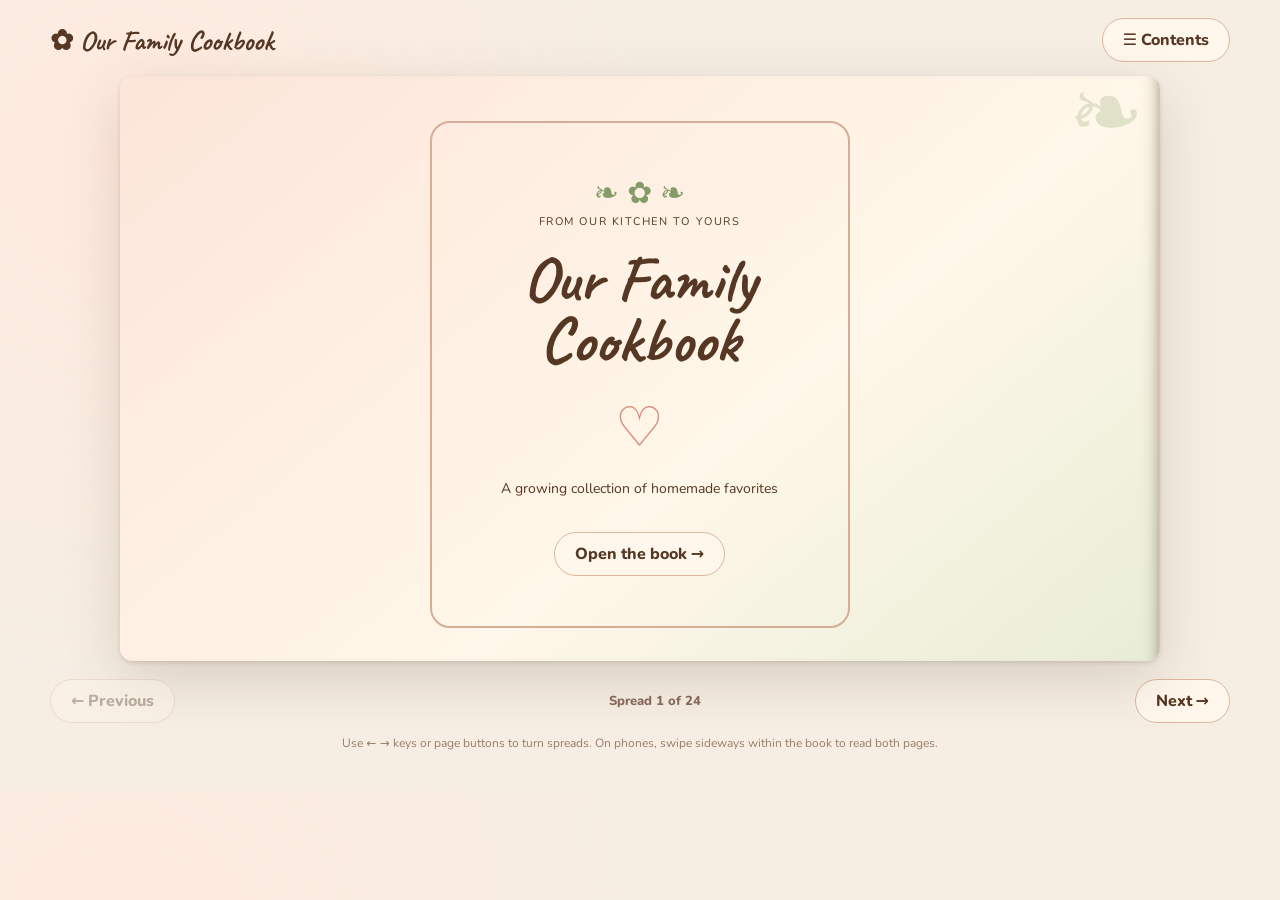
==== commit 01a760b1: "Publish tightened TOC spacing" ====
--- a/index.html
+++ b/index.html
@@ -1 +1 @@
-<!doctype html><html lang="en"><head><meta charset="utf-8"><meta name="viewport" content="width=device-width,initial-scale=1"><meta name="theme-color" content="#fff7eb"><title>Our Family Cookbook</title><link rel="stylesheet" href="styles.css?v=toc27"></head><body><main id="app"></main><script src="recipes.js?v=toc27"></script><script src="app.js?v=toc27"></script></body></html>+<!doctype html><html lang="en"><head><meta charset="utf-8"><meta name="viewport" content="width=device-width,initial-scale=1"><meta name="theme-color" content="#fff7eb"><title>Our Family Cookbook</title><link rel="stylesheet" href="styles.css?v=toc32"></head><body><main id="app"></main><script src="recipes.js?v=toc32"></script><script src="app.js?v=toc32"></script></body></html>
--- a/styles.css
+++ b/styles.css
@@ -376,3 +376,43 @@
 .book-page.new-index .contents-group-title h2{font-size:clamp(23px,6.2vw,33px)}
 .book-page.new-index .contents-recipe{font-size:clamp(17px,4.5vw,23px)}
 }
+
+/* Blank illustrated TOC template: artwork stays completely visible, no opaque masking. */
+.book-page.new-index{background:#fff8ed url('toc-background.png?v=blank29') center center/100% 100% no-repeat!important}
+.book-page.new-index .index-leaf{background:transparent!important;isolation:auto;padding:clamp(24px,3vw,42px) clamp(42px,5.1vw,78px)!important}
+.book-page.new-index .index-leaf::before{display:none!important}
+.book-page.new-index .contents-header{background:transparent!important;box-shadow:none!important}
+.book-page.new-index .index-right .contents-header{visibility:hidden;min-height:clamp(45px,6vw,88px)}
+.book-page.new-index .contents-script{font-family:'Caveat',cursive;font-size:clamp(28px,3.3vw,49px);color:#345c28;text-shadow:0 1px 0 #fff8ed}
+.book-page.new-index .contents-header p{display:none!important}
+.book-page.new-index .contents-food{display:none!important}
+.book-page.new-index .contents-group-title h2{font-family:'Caveat',cursive;font-weight:700;color:#1e2118;background:linear-gradient(transparent 27%,#fbd5b4 27%,#fbd5b4 84%,transparent 84%);border:0!important;text-decoration:none!important}
+.book-page.new-index .contents-recipe>span:first-child,.book-page.new-index .contents-recipe b{background:transparent!important}
+.book-page.new-index .contents-recipe{font-family:'Caveat',cursive;font-weight:700;color:#20221c}
+.book-page.new-index .contents-groups{gap:clamp(13px,1.8vw,26px)}
+.book-page.new-index .contents-footer{display:none!important}
+@media(max-width:760px){
+.book-page.new-index .index-leaf{padding:22px 32px!important}
+.book-page.new-index .index-right .contents-header{min-height:50px}
+.book-page.new-index .contents-script{font-size:clamp(27px,7.3vw,40px)}
+}
+
+/* Tighter TOC pagination and balanced use of both pages. */
+.book-page.new-index .index-leaf{justify-content:center!important;gap:clamp(5px,.7vw,10px)!important}
+.book-page.new-index .contents-groups{flex:0 1 auto!important;min-height:0;justify-content:space-evenly!important;gap:clamp(13px,1.6vw,23px)!important}
+.book-page.new-index .index-right .contents-header{display:none!important;min-height:0!important}
+.book-page.new-index .contents-group{flex-shrink:0;margin-bottom:0!important}
+.book-page.new-index .contents-recipe-lines{gap:clamp(4px,.52vw,8px)!important}
+@media(max-width:760px){
+.book-page.new-index .index-leaf{justify-content:center!important}
+.book-page.new-index .contents-groups{gap:12px!important}
+.book-page.new-index .contents-recipe-lines{gap:5px!important}
+}
+
+/* Compact grouped sections; no artificial space above Sandwiches or Comfort Food. */
+.book-page.new-index .index-leaf{justify-content:center!important;gap:clamp(4px,.5vw,8px)!important}
+.book-page.new-index .contents-groups{flex:0 1 auto!important;justify-content:flex-start!important;gap:clamp(7px,.85vw,13px)!important}
+.book-page.new-index .contents-group{margin:0!important}
+.book-page.new-index .contents-group-title{margin-bottom:clamp(3px,.4vw,6px)!important}
+.book-page.new-index .contents-header{margin:0 0 clamp(7px,1vw,14px)!important}
+@media(max-width:760px){.book-page.new-index .contents-groups{gap:8px!important}.book-page.new-index .contents-header{margin-bottom:9px!important}}
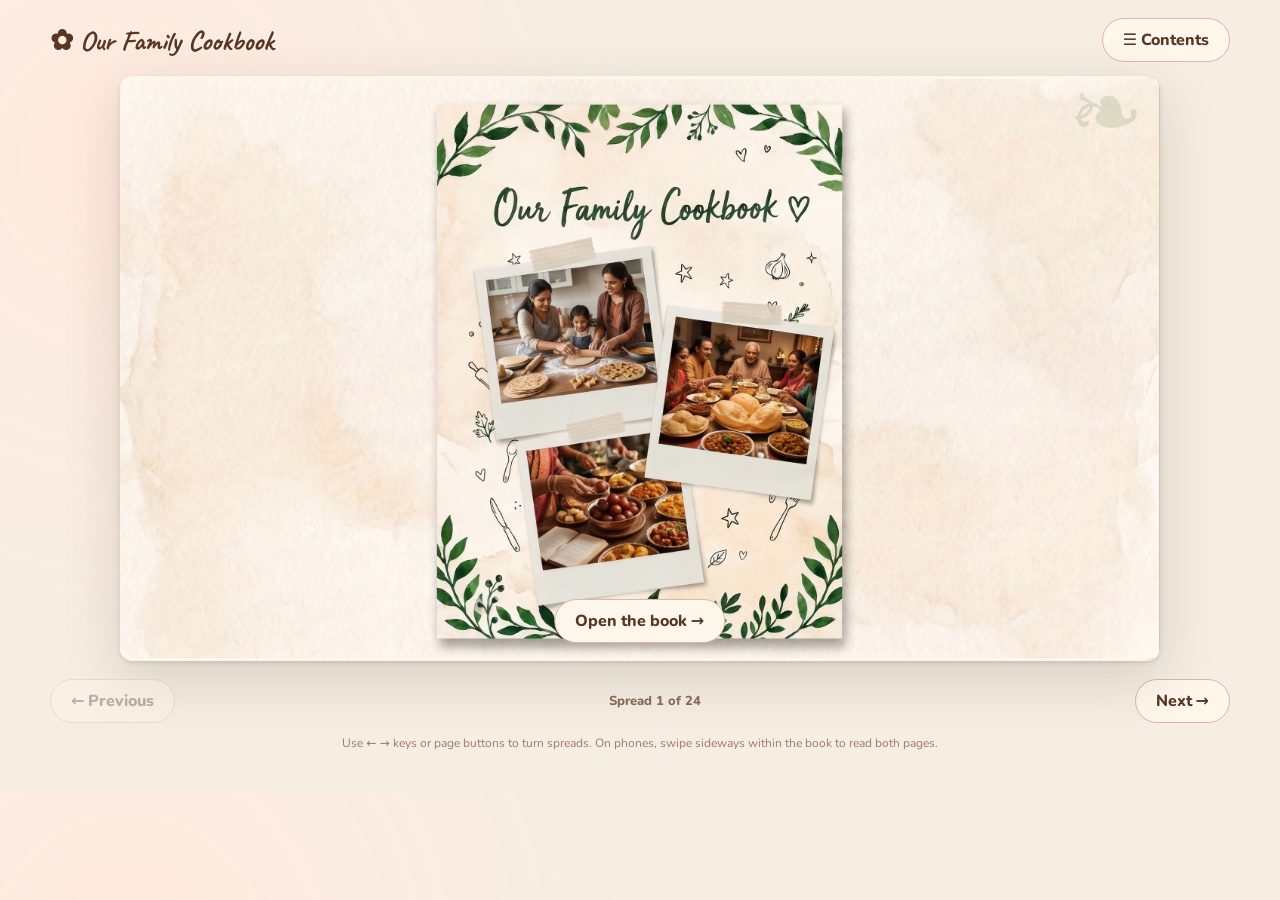
==== commit 1b67094d: "Refresh cookbook cover assets" ====
--- a/index.html
+++ b/index.html
@@ -1 +1 @@
-<!doctype html><html lang="en"><head><meta charset="utf-8"><meta name="viewport" content="width=device-width,initial-scale=1"><meta name="theme-color" content="#fff7eb"><title>Our Family Cookbook</title><link rel="stylesheet" href="styles.css?v=toc32"></head><body><main id="app"></main><script src="recipes.js?v=toc32"></script><script src="app.js?v=toc32"></script></body></html>+<!doctype html><html lang="en"><head><meta charset="utf-8"><meta name="viewport" content="width=device-width,initial-scale=1"><meta name="theme-color" content="#fff7eb"><title>Our Family Cookbook</title><link rel="stylesheet" href="styles.css?v=cover33"></head><body><main id="app"></main><script src="recipes.js?v=cover33"></script><script src="app.js?v=cover33"></script></body></html>
--- a/styles.css
+++ b/styles.css
@@ -416,3 +416,8 @@
 .book-page.new-index .contents-group-title{margin-bottom:clamp(3px,.4vw,6px)!important}
 .book-page.new-index .contents-header{margin:0 0 clamp(7px,1vw,14px)!important}
 @media(max-width:760px){.book-page.new-index .contents-groups{gap:8px!important}.book-page.new-index .contents-header{margin-bottom:9px!important}}
+
+/* Original user-supplied cover artwork; retain full image without cropping. */
+.book-page.image-cover{position:relative;padding:0!important;overflow:hidden;background:#fff8ed!important}
+.book-page.image-cover .original-art{display:block;width:100%;height:100%;object-fit:contain}
+.book-page.image-cover .cover-image-open{position:absolute;bottom:3%;left:50%;transform:translateX(-50%);z-index:5;white-space:nowrap}
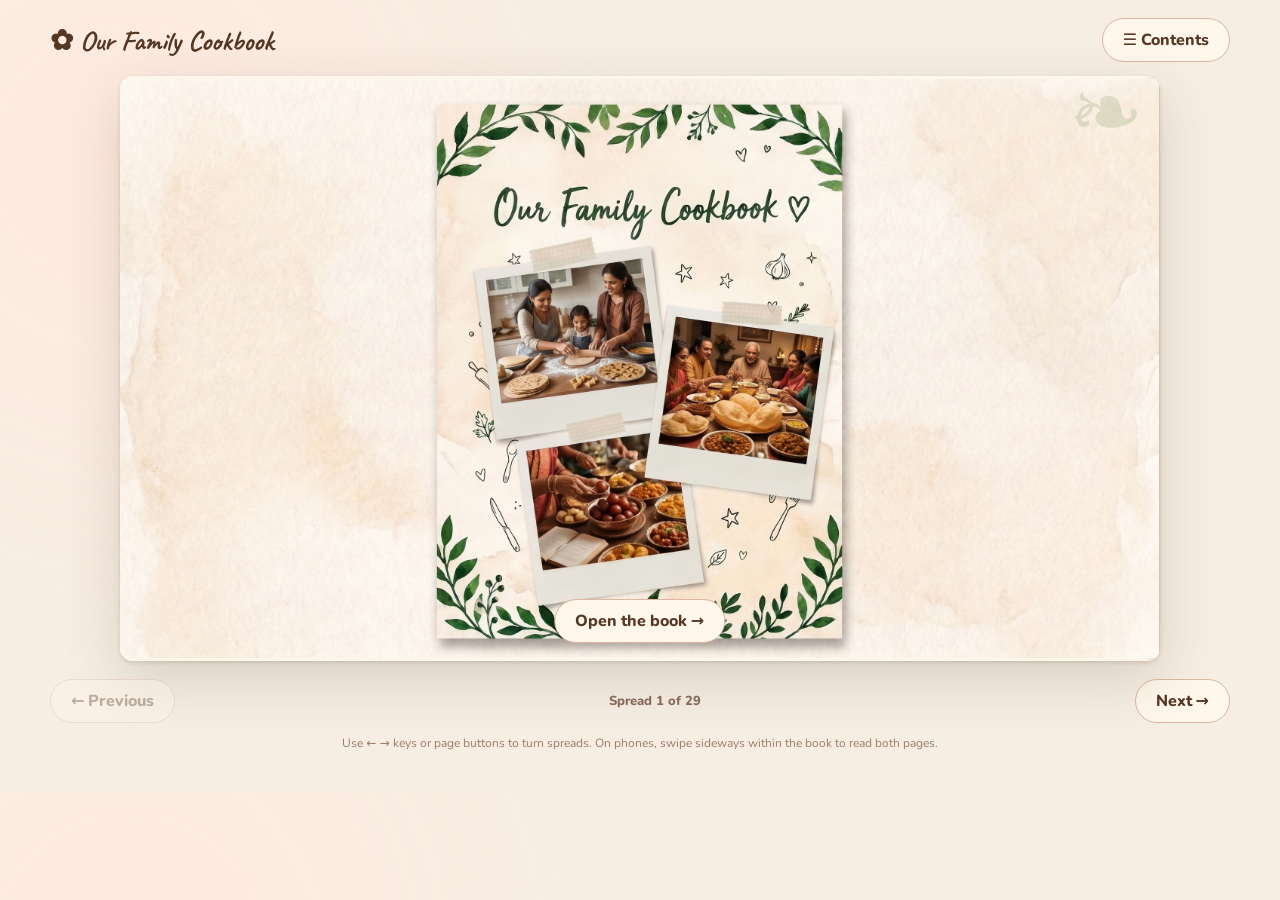
==== commit 4d18830d: "Refresh assets for updated recipe categories" ====
--- a/index.html
+++ b/index.html
@@ -1 +1 @@
-<!doctype html><html lang="en"><head><meta charset="utf-8"><meta name="viewport" content="width=device-width,initial-scale=1"><meta name="theme-color" content="#fff7eb"><title>Our Family Cookbook</title><link rel="stylesheet" href="styles.css?v=cover33"></head><body><main id="app"></main><script src="recipes.js?v=cover33"></script><script src="app.js?v=cover33"></script></body></html>+<!doctype html><html lang="en"><head><meta charset="utf-8"><meta name="viewport" content="width=device-width,initial-scale=1"><meta name="theme-color" content="#fff7eb"><title>Our Family Cookbook</title><link rel="stylesheet" href="styles.css?v=cats35"></head><body><main id="app"></main><script src="recipes.js?v=cats35"></script><script src="app.js?v=cats35"></script></body></html>
